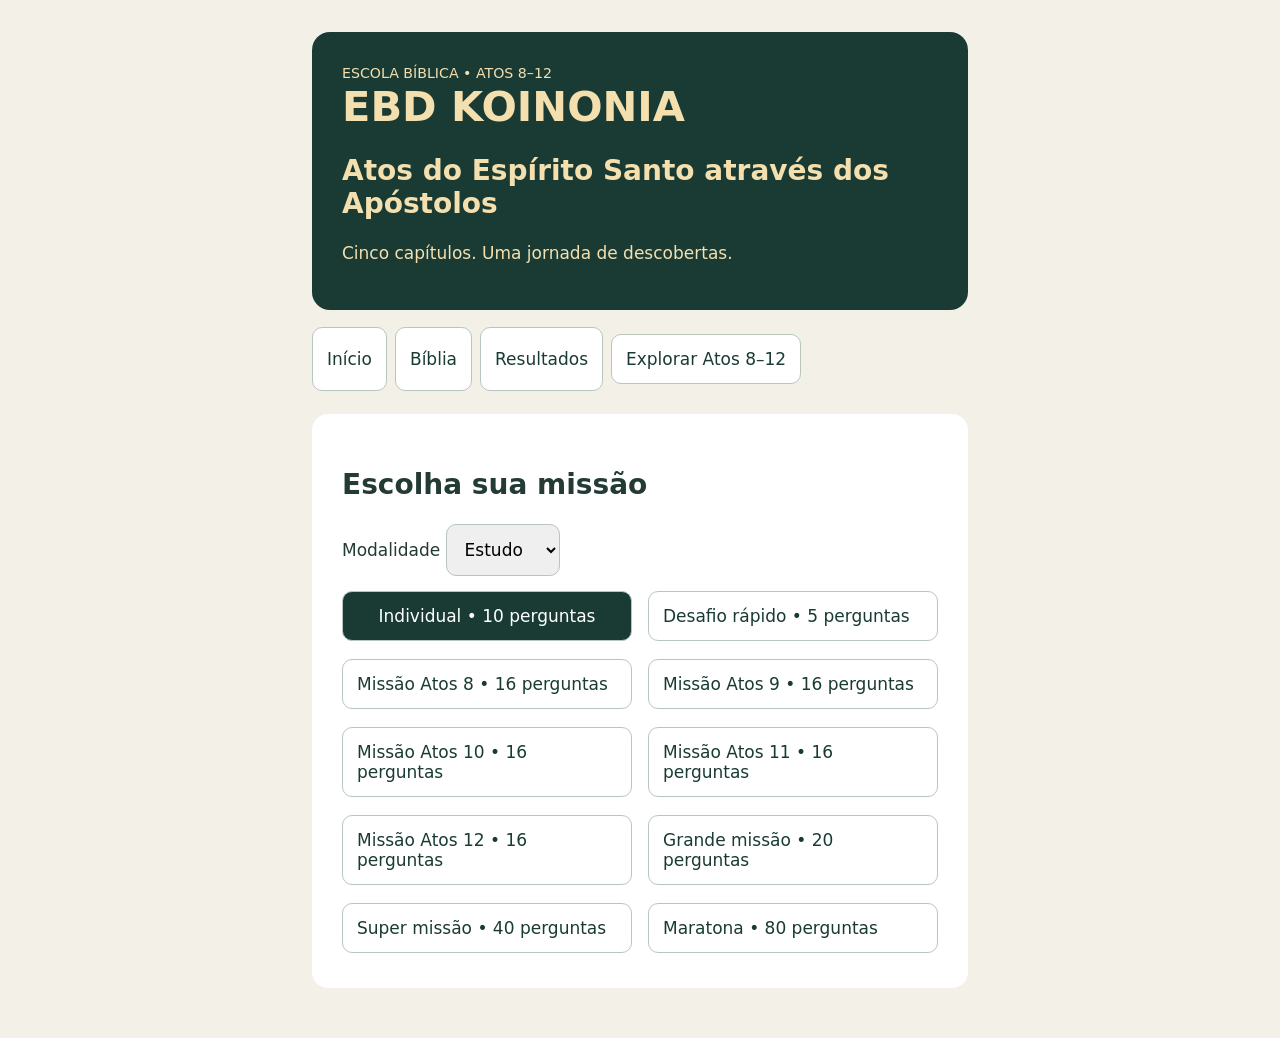
==== index.html @ 4ce65f07 "EBD KOINONIA V0.5 - Publicacao da plataforma completa" ====
<!doctype html><html lang="pt-BR"><meta charset="utf-8"><meta http-equiv="Content-Security-Policy" content="default-src 'none'; script-src 'self' 'unsafe-inline'; style-src 'self' 'unsafe-inline'; img-src 'self'; connect-src 'none'; object-src 'none'; base-uri 'none'; form-action 'none'"><meta name="referrer" content="no-referrer"><link rel="stylesheet" href="explorar.css"><meta name="viewport" content="width=device-width,initial-scale=1"><title>EBD KOINONIA — Atos do Espírito Santo através dos Apóstolos</title><style>*{box-sizing:border-box}body{margin:0;background:#f3f0e8;color:#243b35;font:17px system-ui}main{max-width:720px;margin:auto;padding:24px}header{background:#193b34;color:#f4dfae;padding:30px;border-radius:18px}h1{margin:0;font-size:34px}small{color:inherit}button,select,input{font:inherit;padding:14px;border-radius:10px;border:1px solid #b9c6bd}button{cursor:pointer;background:white;color:#193b34;text-align:left;width:100%;margin:5px 0}button.primary{background:#193b34;color:white;text-align:center}section{background:white;border-radius:16px;padding:20px;margin:18px 0}nav{display:flex;gap:8px;flex-wrap:wrap}nav button{width:auto}progress{width:100%;accent-color:#39765b}.muted{color:#62736c}.correct{background:#d7efdc}.wrong{background:#f8d9d5}dialog{max-width:650px;width:94%;border:0;border-radius:16px;padding:24px}dialog::backdrop{background:#0008}label{display:block;margin:10px 0}h2{font-size:23px}
main{width:min(100%,58rem);padding:clamp(12px,3vw,32px)}
header,section{padding:clamp(16px,3vw,30px)}
h1{font-size:clamp(1.7rem,5vw,2.6rem)}
h2{font-size:clamp(1.28rem,3vw,1.75rem)}
button,select{min-height:44px;max-width:100%;overflow-wrap:anywhere}
button:focus-visible,select:focus-visible,a:focus-visible,summary:focus-visible{
  outline:3px solid #39765b;outline-offset:3px
}
button:disabled{cursor:default;opacity:1}
nav{margin-top:12px}
nav button:disabled{opacity:.65}
.metrics{display:flex;flex-wrap:wrap;gap:.35rem 1.25rem;font-variant-numeric:tabular-nums}
.metrics p{margin:.2rem 0}
.missions,.breakdown{display:grid;gap:.5rem 1rem;grid-template-columns:repeat(2,minmax(0,1fr))}
.breakdown ul{padding-inline-start:1.2em}
details{border-top:1px solid #b9c6bd;padding:.85em 0}
summary{cursor:pointer;overflow-wrap:anywhere}
dialog{max-height:90vh;overflow:auto;color:#243b35}
@media print{
  body{background:white;color:black}
  main>header,main>nav,#view button{display:none}
  #certificate{border:1px solid currentColor;text-align:center;padding:2rem}
}
@media(max-width:540px){.missions,.breakdown{grid-template-columns:1fr}}
@media(min-width:1500px) and (min-height:800px){
  body{font-size:clamp(22px,1.45vw,37px)}
  main{width:min(86vw,78rem)}
  h1{font-size:2em}h2{font-size:1.4em}
  button,select{min-height:56px}
  dialog{max-width:58rem}
}
</style><main><header><small>ESCOLA BÍBLICA • ATOS 8–12</small><h1>EBD KOINONIA</h1><h2>Atos do Espírito Santo através dos Apóstolos</h2><p>Cinco capítulos. Uma jornada de descobertas.</p></header><nav><button onclick="home()">Início</button><button id="nav-bible" onclick="bible()">Bíblia</button><button onclick="stats()">Resultados</button></nav><div id="view"></div></main><dialog id="reader"><h2>Consulta bíblica</h2><label>Capítulo <select id="chapter" onchange="read()"></select></label><div id="passage"></div><button onclick="document.querySelector('#reader').close()">Voltar</button></dialog><script src="questoes-v03.js"></script><script>
const summaries={8:'A perseguição dispersa os discípulos. Filipe anuncia Cristo em Samaria e explica Isaías ao oficial etíope. Pedro e João visitam Samaria.',9:'Saulo encontra Jesus no caminho de Damasco. Ananias o visita. Pedro cura Eneias em Lida e Tabita volta à vida em Jope.',10:'Cornélio recebe uma visão em Cesareia. Pedro recebe uma visão em Jope e anuncia Jesus na casa de Cornélio.',11:'Pedro explica a recepção dos gentios. Barnabé e Saulo ensinam em Antioquia. Ágabo anuncia uma fome.',12:'Herodes mata Tiago e prende Pedro. A igreja ora. Pedro é libertado por um anjo e vai à casa de Maria, onde Rode reconhece sua voz.'};

const bank = window.EBD_QUESTOES_V03;
const chapters = [8, 9, 10, 11, 12];
const weights = {'Fácil': 100, 'Intermediária': 150, 'Avançada': 200};
const byId = new Map(Array.isArray(bank) ? bank.map(q => [q.id, q]) : []);
const view = document.querySelector('#view');
const reader = document.querySelector('#reader');
const chapter = document.querySelector('#chapter');
const passage = document.querySelector('#passage');
const navBible = document.querySelector('#nav-bible');
const safeInt = n => Number.isSafeInteger(n) && n >= 0;

let active = null;
let completed = null;
let inActivity = false;
let tickingSince = null;
const records = [];

function escapeHtml(value) {
  return String(value).replace(/[&<>"']/g, ch => ({
    '&': '&amp;', '<': '&lt;', '>': '&gt;', '"': '&quot;', "'": '&#39;'
  })[ch]);
}

function shuffled(values) {
  const copy = values.slice();
  for (let last = copy.length - 1; last > 0; last--) {
    const selected = Math.floor(Math.random() * (last + 1));
    [copy[last], copy[selected]] = [copy[selected], copy[last]];
  }
  return copy;
}

function currentItem() {
  return active ? active.items[active.index] : null;
}

function readerLocked() {
  return active?.mode === 'desafio' && currentItem().choice === null;
}

function updateNavigation() {
  navBible.disabled = Boolean(readerLocked());
}

function startClock() {
  if (active && inActivity && !document.hidden && tickingSince === null) {
    tickingSince = performance.now();
  }
}

function checkpoint() {
  if (tickingSince === null) return;
  const now = performance.now();
  active.elapsed += Math.max(0, Math.round(now - tickingSince));
  tickingSince = now;
}

function pauseClock() {
  checkpoint();
  tickingSince = null;
}

function duration(ms) {
  const seconds = Math.floor(ms / 1000);
  return [Math.floor(seconds / 3600), Math.floor(seconds / 60) % 60, seconds % 60]
    .map(n => String(n).padStart(2, '0')).join(':');
}

function updateClock() {
  const clock = document.querySelector('#elapsed');
  if (clock && active) {
    const pending = tickingSince === null ? 0 : performance.now() - tickingSince;
    clock.textContent = duration(active.elapsed + pending);
  }
}

function stopViewing() {
  pauseClock();
  inActivity = false;
}

function home() {
  stopViewing();
  updateNavigation();
  view.innerHTML = `<section><h2>Escolha sua missão</h2>
    ${active ? '<button class="primary" onclick="resume()">Retomar atividade</button>' : ''}
    <label>Modalidade <select id="mode">
      <option value="estudo">Estudo</option>
      <option value="desafio">Desafio</option>
    </select></label>
    <div class="missions">
      <button class="primary" onclick="start(10)">Individual • 10 perguntas</button>
      <button onclick="start(5)">Desafio rápido • 5 perguntas</button>
      ${chapters.map(c => `<button onclick="start(16,${c})">Missão Atos ${c} • 16 perguntas</button>`).join('')}
      <button onclick="start(20)">Grande missão • 20 perguntas</button>
      <button onclick="start(40)">Super missão • 40 perguntas</button>
      <button onclick="start(80)">Maratona • 80 perguntas</button>
    </div><p id="bank-status" role="status" hidden></p></section>`;
  if (active) document.querySelector('#mode').value = active.mode;
}

function start(total, selectedChapter) {
  if (inActivity || ![5, 10, 16, 20, 40, 80].includes(total)) return;
  const pool = byId.size !== 80 ? [] :
    selectedChapter === undefined ? bank : bank.filter(q => q.capitulo === selectedChapter);
  if (pool.length < total) {
    const bankStatus = document.querySelector('#bank-status');
    bankStatus.textContent = 'Banco de questões indisponível. Verifique o arquivo questoes-v03.js.';
    bankStatus.hidden = false;
    return;
  }
  if (active && !confirm('Substituir a atividade em andamento?')) return;
  active = {
    mode: document.querySelector('#mode').value, elapsed: 0, index: 0,
    items: shuffled(pool).slice(0, total).map(q => ({
      id: q.id, order: shuffled(q.alternativas.map((_, index) => index)),
      choice: null, hint: false, consults: 0, assistedConsults: 0
    }))
  };
  resume();
}

function resume() {
  if (!active) return;
  inActivity = true;
  startClock();
  question(true);
}

function resultOf(item) {
  const q = byId.get(item.id);
  const correct = item.choice !== null && item.order[item.choice] === q.indiceRespostaCorreta;
  const multiplier = active.mode === 'desafio' ? 2 :
    item.hint && item.assistedConsults ? 0.5 : item.hint || item.assistedConsults ? 0.75 : 1;
  return {correct, points: correct ? Math.round(weights[q.dificuldade] * multiplier) : 0};
}

function totals() {
  return active.items.reduce((sum, item) => {
    if (item.choice === null) return sum;
    const result = resultOf(item);
    sum.answered++;
    sum.score += Number(result.correct);
    sum.points += result.points;
    return sum;
  }, {answered: 0, score: 0, points: 0});
}

function question(focus = false) {
  const item = currentItem();
  const q = byId.get(item.id);
  const done = item.choice !== null;
  const correctIndex = item.order.indexOf(q.indiceRespostaCorreta);
  const sum = totals();
  const hintAllowed = active.mode === 'estudo';
  updateNavigation();
  view.innerHTML = `<section>
    <small>${escapeHtml(q.titulo)} • Atos ${q.capitulo} • ${active.mode === 'estudo' ? 'Estudo' : 'Desafio'}</small>
    <div class="metrics">
      <p>Respondidas ${sum.answered}/${active.items.length}</p>
      <p>Acertos ${sum.score}</p><p>Pontos ${sum.points}</p>
      <p>Tempo <span id="elapsed">${duration(active.elapsed)}</span></p>
    </div>
    <progress aria-label="Perguntas respondidas" value="${sum.answered}" max="${active.items.length}"></progress>
    <h2 id="question-title" tabindex="-1">${active.index + 1}. ${escapeHtml(q.pergunta)}</h2>
    ${item.order.map((option, j) => {
      const style = done && j === correctIndex ? 'correct' : done && j === item.choice ? 'wrong' : '';
      const label = style === 'correct' ? ' — resposta correta' : style === 'wrong' ? ' — sua resposta' : '';
      return `<button class="option ${style}" ${done ? 'disabled' : ''} onclick="answer(${j})">${escapeHtml(q.alternativas[option])}${label}</button>`;
    }).join('')}
    ${hintAllowed && !done && !item.hint ? '<button onclick="revealHint()">Revelar pista</button>' : ''}
    ${hintAllowed && item.hint ? `<p id="hint" tabindex="-1"><strong>Pista</strong> ${escapeHtml(q.pista)}</p>` : ''}
    ${hintAllowed || done ? `<button onclick="bible(${q.capitulo})">Consultar Bíblia / guia</button>` : ''}
    ${done ? `<div id="feedback" tabindex="-1">
      <h3>${item.choice === correctIndex ? 'Você acertou!' : 'Uma nova descoberta!'}</h3>
      <p>${escapeHtml(q.explicacao)} — ${escapeHtml(q.referenciaBiblica)}</p>
      <p>+${resultOf(item).points} pontos</p>
      <button class="primary" onclick="next()">${active.index + 1 === active.items.length ? 'Concluir' : 'Continuar'}</button>
    </div>` : ''}</section>`;
  updateClock();
  if (focus) document.querySelector('#question-title').focus();
}

function revealHint() {
  const item = currentItem();
  if (!inActivity || active?.mode !== 'estudo' || item.choice !== null || item.hint) return;
  item.hint = true;
  question();
  document.querySelector('#hint').focus();
}

function answer(j) {
  const item = currentItem();
  if (!inActivity || !item || item.choice !== null || !safeInt(j) || j >= item.order.length) return;
  item.choice = j;
  checkpoint();
  question();
  document.querySelector('#feedback').focus();
}

function next() {
  const item = currentItem();
  if (!inActivity || !item || item.choice === null) return;
  if (active.index + 1 < active.items.length) {
    active.index++;
    question(true);
    return;
  }
  pauseClock();
  const result = {
    mode: active.mode, date: new Date().toISOString(),
    total: active.items.length, score: totals().score, points: totals().points,
    elapsed: active.elapsed, consults: active.items.reduce((n, row) => n + row.consults, 0),
    answers: active.items.map(row => {
      const q = byId.get(row.id);
      return {id: q.id, chapter: q.capitulo, category: q.categoria,
        difficulty: q.dificuldade, hint: row.hint, consults: row.consults, ...resultOf(row)};
    })
  };
  completed = result;
  records.push(result);
  active = null;
  inActivity = false;
  showResult();
}

function showResult() {
  updateNavigation();
  view.innerHTML = `<section><h2>Missão concluída!</h2>
    <h1>${completed.score}/${completed.total}</h1>
    <p>${completed.points} pontos • ${duration(completed.elapsed)}</p>
    <details><summary>Cartão de desempenho</summary>
      <p>${completed.mode === 'desafio' ? 'Desafio' : 'Estudo'} • ${completed.consults} consultas</p>
      ${breakdown(completed.answers)}</details>
    <p><a href="https://wa.me/?text=${encodeURIComponent(shareText())}" target="_blank" rel="noopener">Compartilhar pelo WhatsApp</a></p>
    <button onclick="share()">Compartilhar resultado</button>
    <button onclick="certificate()">Certificado</button>
    <button onclick="home()">Nova missão</button></section>`;
}

function certificate() {
  if (!completed) return;
  const name = prompt('Nome para o certificado', '');
  if (!name?.trim()) return;
  view.innerHTML = `<section id="certificate">
    <h2>Certificado de conclusão</h2>
    <p>EBD KOINONIA • Atos 8–12</p>
    <h3>${escapeHtml(name.trim())}</h3>
    <p>Concluiu a missão no modo ${completed.mode === 'desafio' ? 'Desafio' : 'Estudo'}
      com ${completed.score}/${completed.total} acertos e ${completed.points} pontos.</p>
    <p>${escapeHtml(new Date(completed.date).toLocaleDateString('pt-BR'))}</p>
    <button onclick="window.print()">Imprimir certificado</button>
    <button onclick="showResult()">Voltar ao resultado</button>
  </section>`;
}

function shareText() {
  return `Concluí uma missão da EBD KOINONIA — Atos do Espírito Santo através dos Apóstolos! Acertei ${completed.score} de ${completed.total} perguntas.`;
}

function share() {
  if (!completed) return;
  const text = shareText();
  if (navigator.share) navigator.share({text}).catch(() => {});
  else if (navigator.clipboard) navigator.clipboard.writeText(text)
    .then(() => alert('Resultado copiado')).catch(() => prompt('Copie seu resultado', text));
  else prompt('Copie seu resultado', text);
}

function bible(c = 8) {
  if (readerLocked() || !chapters.includes(c) || reader.open) return;
  const item = currentItem();
  if (item && inActivity) {
    item.consults++;
    if (item.choice === null) item.assistedConsults++;
  }
  chapter.value = String(c);
  read();
  reader.showModal();
}

function read() {
  const c = Number(chapter.value);
  if (!chapters.includes(c)) return;
  passage.innerHTML = `<p><strong>Guia de leitura — Atos ${c}</strong></p>
    <p>${escapeHtml(summaries[c])}</p>
    <p class="muted">Resumo autoral do capítulo.</p>
    <a href="https://www.biblegateway.com/passage/?search=Acts%20${c}&amp;version=ARC" target="_blank" rel="noopener">Abrir capítulo em uma Bíblia online</a>`;
}

function breakdown(answers) {
  if (!answers.length) return '';
  const dimensions = [['chapter', 'Capítulo'], ['category', 'Categoria'], ['difficulty', 'Dificuldade']];
  return `<div class="breakdown">${dimensions.map(([key, title]) => {
    const groups = new Map();
    for (const row of answers) {
      const label = key === 'chapter' ? `Atos ${row.chapter}` : row[key];
      const sum = groups.get(label) || {correct: 0, count: 0, points: 0};
      sum.correct += Number(row.correct);
      sum.count++;
      sum.points += row.points;
      groups.set(label, sum);
    }
    const labels = [...groups.keys()].sort((a,b) => a.localeCompare(b, 'pt-BR', {numeric:true}));
    return `<div><h3>${title}</h3><ul>${labels.map(label => {
      const {correct, count, points} = groups.get(label);
      return `<li>${escapeHtml(label)} — ${correct}/${count} acertos (${Math.round(100 * correct / count)}%) • ${points} pts</li>`;
    }).join('')}</ul></div>`;
  }).join('')}</div>`;
}

function stats() {
  stopViewing();
  const sum = key => records.reduce((n, r) => n + r[key], 0);
  const mostRecent = [...records].sort((a, b) => Date.parse(b.date) - Date.parse(a.date));
  view.innerHTML = `<section><h2>Resultados desta página</h2>
    <p>Missões concluídas ${records.length} • Acertos ${sum('score')}/${sum('total')} • Consultas ${sum('consults')}</p>
    ${breakdown(records.flatMap(r => r.answers))}
    ${mostRecent.map(r => `<details><summary>${escapeHtml(new Date(r.date).toLocaleString('pt-BR'))}
      • ${r.mode === 'desafio' ? 'Desafio • ' : r.mode === 'estudo' ? 'Estudo • ' : ''}${r.score}/${r.total} acertos</summary>
      <p>${r.consults} consultas${safeInt(r.points) && safeInt(r.elapsed) ?
        ` • ${r.points} pontos • ${duration(r.elapsed)}` : ''}</p>${breakdown(r.answers)}</details>`).join('')}
    <p class="muted">Resultados disponíveis enquanto esta página estiver aberta.</p></section>`;
}

chapter.innerHTML = chapters.map(c => `<option value="${c}">${c}</option>`).join('');
document.addEventListener('visibilitychange', () => {
  if (document.hidden) pauseClock();
  else startClock();
  updateClock();
});
window.addEventListener('pagehide', pauseClock);
window.addEventListener('pageshow', startClock);
setInterval(() => {
  checkpoint();
  updateClock();
}, 1000);
home();
</script><script src="explorar.js"></script></html>
---- explorar.css ----
#atlas-nav{margin-block:12px}
#atlas-nav button:disabled{opacity:.55;cursor:default}
.atlas-controls{align-items:center}
.atlas-controls label{margin-right:auto}
.atlas-controls button,.atlas-points button{width:auto}
.atlas-map{display:block;width:100%;max-width:580px;height:auto;margin:auto;
  background:#e1edef;border:1px solid #b9c6bd;border-radius:12px}
.atlas-map text{font:600 11px system-ui;fill:#193b34;paint-order:stroke;
  stroke:#f3f0e8;stroke-width:3px;stroke-linejoin:round}
.atlas-map .atlas-place{cursor:pointer}
.atlas-map .atlas-place:focus circle,.atlas-map .atlas-place[aria-pressed=true] circle{
  stroke:#6b441c;stroke-width:4px;fill:#f4dfae}
.atlas-points{display:flex;flex-wrap:wrap;gap:6px}
.atlas-points button[aria-pressed=true]{background:#193b34;color:white}
.atlas-slide{width:min(96vw,1100px);max-width:none;max-height:94vh;
  background:#f3f0e8;color:#243b35;overflow:auto;font-size:clamp(18px,2.5vw,32px)}
.atlas-slide:fullscreen{width:100%;height:100%;max-height:none;padding:clamp(16px,4vw,60px)}
.atlas-slide h2{font-size:clamp(28px,5vw,62px);margin-block:.25em}
.atlas-slide-controls{display:flex;flex-wrap:wrap;gap:8px}
.atlas-slide-controls button{width:auto}
.atlas-address{overflow-wrap:anywhere}
@media(max-width:480px){.atlas-controls label{width:100%}
  .atlas-controls select{max-width:100%}}
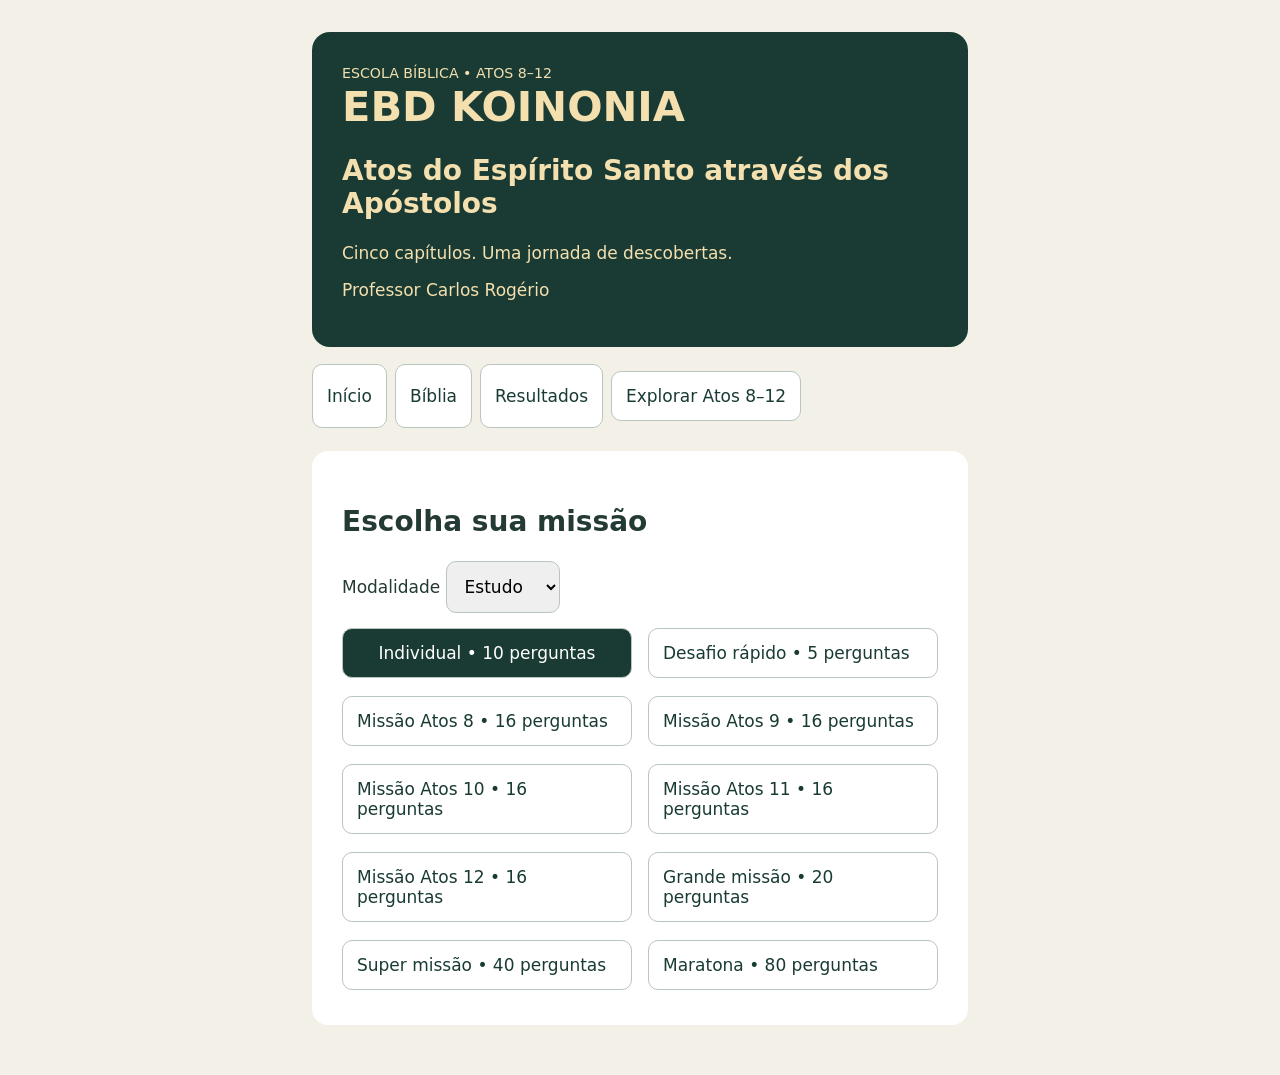
==== commit 7c506de1: "Acrescenta nome do professor" ====
--- a/index.html
+++ b/index.html
@@ -30,7 +30,7 @@
   button,select{min-height:56px}
   dialog{max-width:58rem}
 }
-</style><main><header><small>ESCOLA BÍBLICA • ATOS 8–12</small><h1>EBD KOINONIA</h1><h2>Atos do Espírito Santo através dos Apóstolos</h2><p>Cinco capítulos. Uma jornada de descobertas.</p></header><nav><button onclick="home()">Início</button><button id="nav-bible" onclick="bible()">Bíblia</button><button onclick="stats()">Resultados</button></nav><div id="view"></div></main><dialog id="reader"><h2>Consulta bíblica</h2><label>Capítulo <select id="chapter" onchange="read()"></select></label><div id="passage"></div><button onclick="document.querySelector('#reader').close()">Voltar</button></dialog><script src="questoes-v03.js"></script><script>
+</style><main><header><small>ESCOLA BÍBLICA • ATOS 8–12</small><h1>EBD KOINONIA</h1><h2>Atos do Espírito Santo através dos Apóstolos</h2><p>Cinco capítulos. Uma jornada de descobertas.</p><p>Professor Carlos Rogério</p></header><nav><button onclick="home()">Início</button><button id="nav-bible" onclick="bible()">Bíblia</button><button onclick="stats()">Resultados</button></nav><div id="view"></div></main><dialog id="reader"><h2>Consulta bíblica</h2><label>Capítulo <select id="chapter" onchange="read()"></select></label><div id="passage"></div><button onclick="document.querySelector('#reader').close()">Voltar</button></dialog><script src="questoes-v03.js"></script><script>
 const summaries={8:'A perseguição dispersa os discípulos. Filipe anuncia Cristo em Samaria e explica Isaías ao oficial etíope. Pedro e João visitam Samaria.',9:'Saulo encontra Jesus no caminho de Damasco. Ananias o visita. Pedro cura Eneias em Lida e Tabita volta à vida em Jope.',10:'Cornélio recebe uma visão em Cesareia. Pedro recebe uma visão em Jope e anuncia Jesus na casa de Cornélio.',11:'Pedro explica a recepção dos gentios. Barnabé e Saulo ensinam em Antioquia. Ágabo anuncia uma fome.',12:'Herodes mata Tiago e prende Pedro. A igreja ora. Pedro é libertado por um anjo e vai à casa de Maria, onde Rode reconhece sua voz.'};
 
 const bank = window.EBD_QUESTOES_V03;
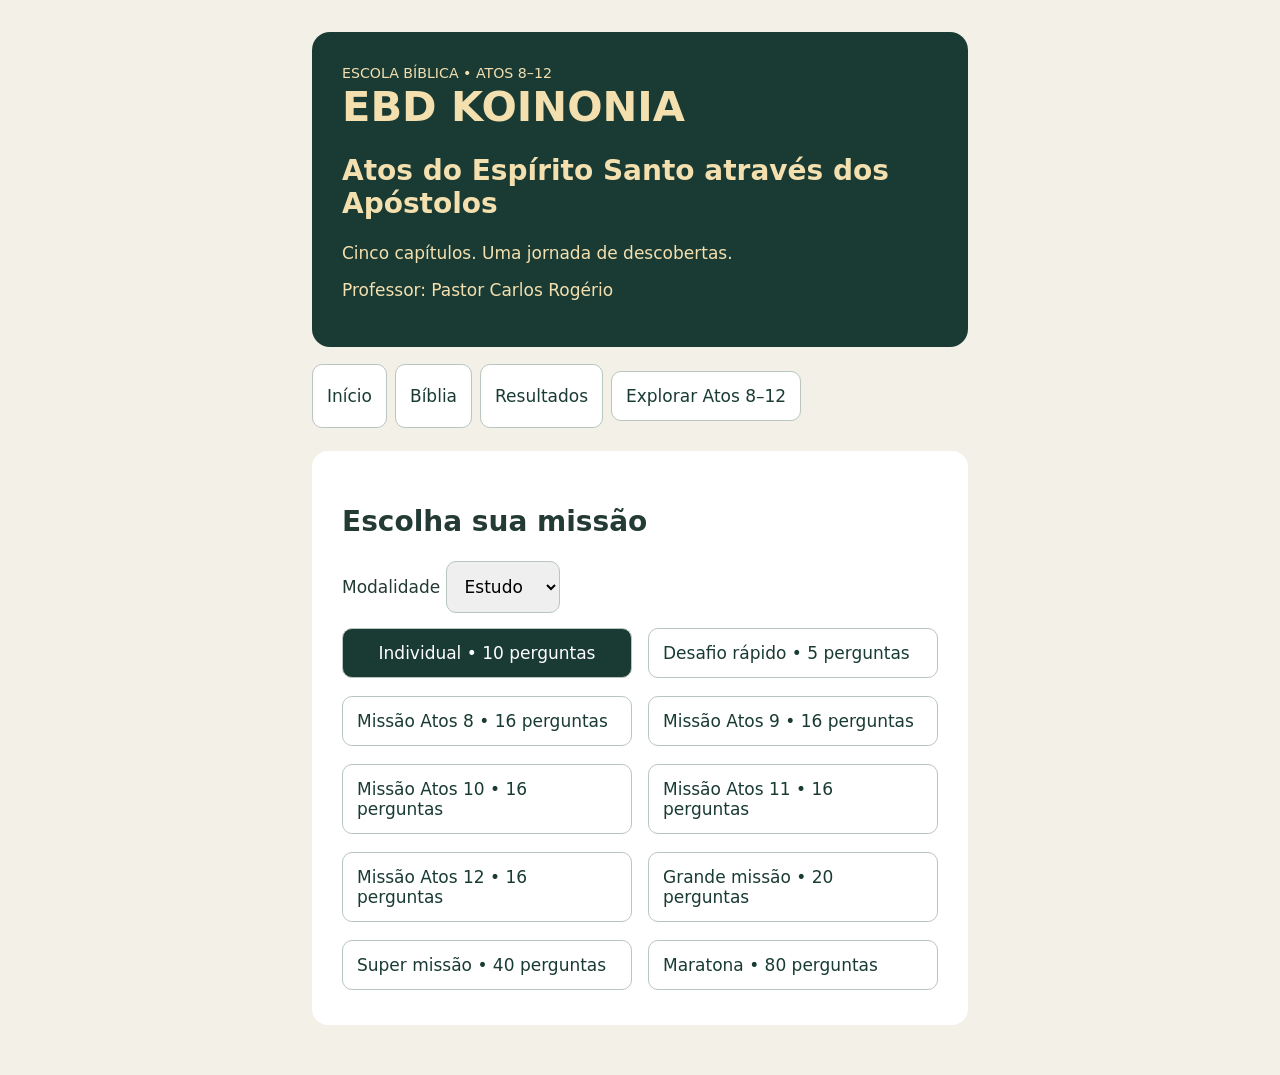
==== commit e9dfba12: "Corrige identificacao do professor" ====
--- a/index.html
+++ b/index.html
@@ -30,7 +30,7 @@
   button,select{min-height:56px}
   dialog{max-width:58rem}
 }
-</style><main><header><small>ESCOLA BÍBLICA • ATOS 8–12</small><h1>EBD KOINONIA</h1><h2>Atos do Espírito Santo através dos Apóstolos</h2><p>Cinco capítulos. Uma jornada de descobertas.</p><p>Professor Carlos Rogério</p></header><nav><button onclick="home()">Início</button><button id="nav-bible" onclick="bible()">Bíblia</button><button onclick="stats()">Resultados</button></nav><div id="view"></div></main><dialog id="reader"><h2>Consulta bíblica</h2><label>Capítulo <select id="chapter" onchange="read()"></select></label><div id="passage"></div><button onclick="document.querySelector('#reader').close()">Voltar</button></dialog><script src="questoes-v03.js"></script><script>
+</style><main><header><small>ESCOLA BÍBLICA • ATOS 8–12</small><h1>EBD KOINONIA</h1><h2>Atos do Espírito Santo através dos Apóstolos</h2><p>Cinco capítulos. Uma jornada de descobertas.</p><p>Professor: Pastor Carlos Rogério</p></header><nav><button onclick="home()">Início</button><button id="nav-bible" onclick="bible()">Bíblia</button><button onclick="stats()">Resultados</button></nav><div id="view"></div></main><dialog id="reader"><h2>Consulta bíblica</h2><label>Capítulo <select id="chapter" onchange="read()"></select></label><div id="passage"></div><button onclick="document.querySelector('#reader').close()">Voltar</button></dialog><script src="questoes-v03.js"></script><script>
 const summaries={8:'A perseguição dispersa os discípulos. Filipe anuncia Cristo em Samaria e explica Isaías ao oficial etíope. Pedro e João visitam Samaria.',9:'Saulo encontra Jesus no caminho de Damasco. Ananias o visita. Pedro cura Eneias em Lida e Tabita volta à vida em Jope.',10:'Cornélio recebe uma visão em Cesareia. Pedro recebe uma visão em Jope e anuncia Jesus na casa de Cornélio.',11:'Pedro explica a recepção dos gentios. Barnabé e Saulo ensinam em Antioquia. Ágabo anuncia uma fome.',12:'Herodes mata Tiago e prende Pedro. A igreja ora. Pedro é libertado por um anjo e vai à casa de Maria, onde Rode reconhece sua voz.'};
 
 const bank = window.EBD_QUESTOES_V03;
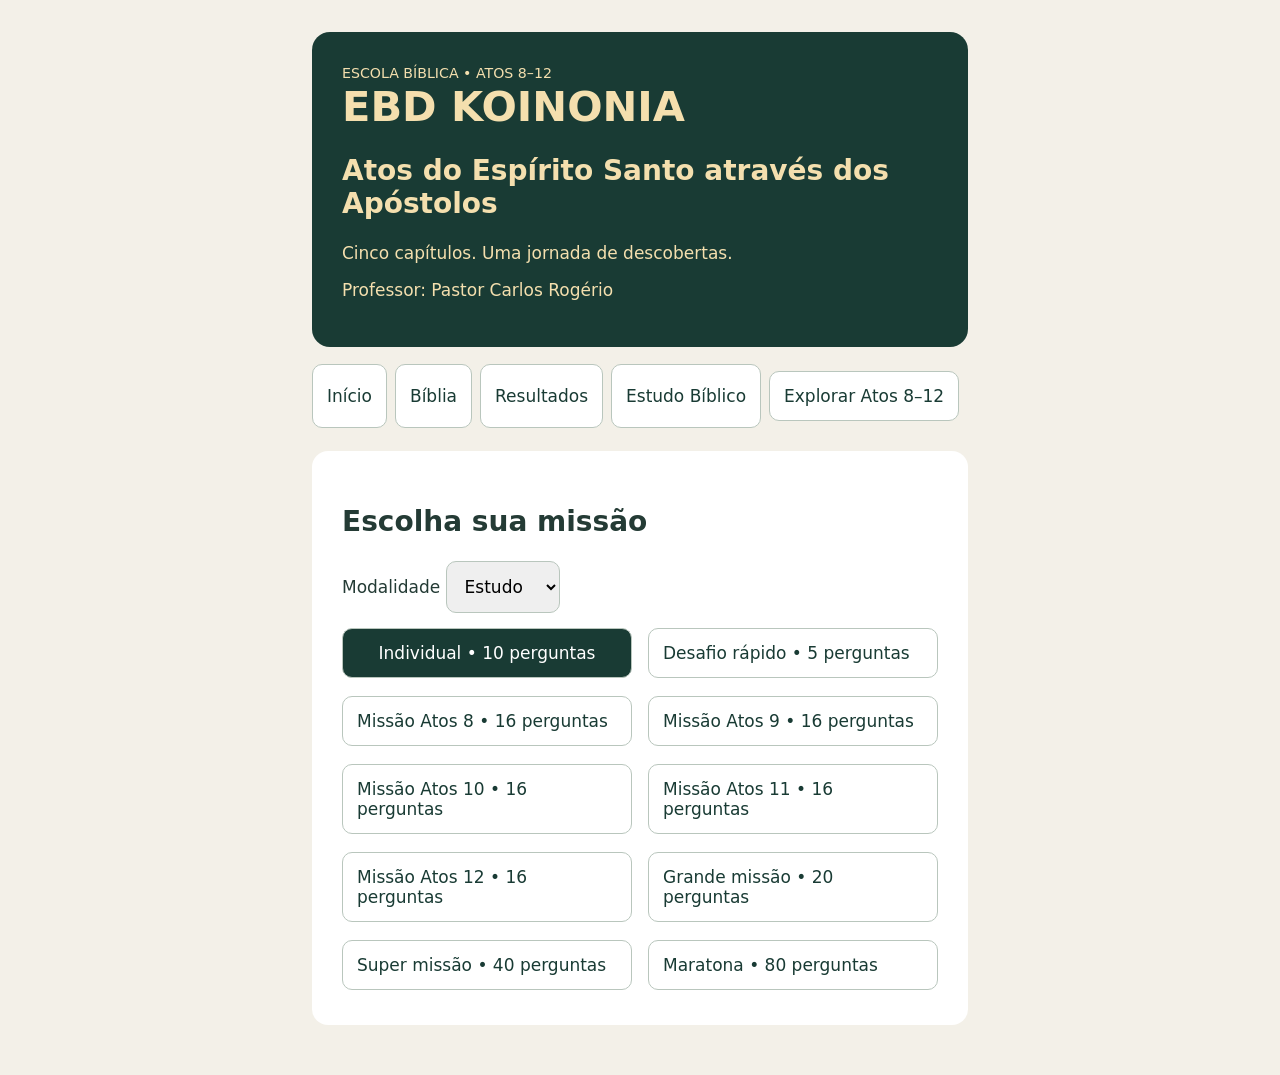
==== commit b720add4: "Integra estudo biblico Atos 8 a 12 com modo TV" ====
--- a/index.html
+++ b/index.html
@@ -30,7 +30,7 @@
   button,select{min-height:56px}
   dialog{max-width:58rem}
 }
-</style><main><header><small>ESCOLA BÍBLICA • ATOS 8–12</small><h1>EBD KOINONIA</h1><h2>Atos do Espírito Santo através dos Apóstolos</h2><p>Cinco capítulos. Uma jornada de descobertas.</p><p>Professor: Pastor Carlos Rogério</p></header><nav><button onclick="home()">Início</button><button id="nav-bible" onclick="bible()">Bíblia</button><button onclick="stats()">Resultados</button></nav><div id="view"></div></main><dialog id="reader"><h2>Consulta bíblica</h2><label>Capítulo <select id="chapter" onchange="read()"></select></label><div id="passage"></div><button onclick="document.querySelector('#reader').close()">Voltar</button></dialog><script src="questoes-v03.js"></script><script>
+</style><main><header><small>ESCOLA BÍBLICA • ATOS 8–12</small><h1>EBD KOINONIA</h1><h2>Atos do Espírito Santo através dos Apóstolos</h2><p>Cinco capítulos. Uma jornada de descobertas.</p><p>Professor: Pastor Carlos Rogério</p></header><nav><button onclick="home()">Início</button><button id="nav-bible" onclick="bible()">Bíblia</button><button onclick="stats()">Resultados</button><button onclick="location.href='estudo-biblico.html'">Estudo Bíblico</button></nav><div id="view"></div></main><dialog id="reader"><h2>Consulta bíblica</h2><label>Capítulo <select id="chapter" onchange="read()"></select></label><div id="passage"></div><button onclick="document.querySelector('#reader').close()">Voltar</button></dialog><script src="questoes-v03.js"></script><script>
 const summaries={8:'A perseguição dispersa os discípulos. Filipe anuncia Cristo em Samaria e explica Isaías ao oficial etíope. Pedro e João visitam Samaria.',9:'Saulo encontra Jesus no caminho de Damasco. Ananias o visita. Pedro cura Eneias em Lida e Tabita volta à vida em Jope.',10:'Cornélio recebe uma visão em Cesareia. Pedro recebe uma visão em Jope e anuncia Jesus na casa de Cornélio.',11:'Pedro explica a recepção dos gentios. Barnabé e Saulo ensinam em Antioquia. Ágabo anuncia uma fome.',12:'Herodes mata Tiago e prende Pedro. A igreja ora. Pedro é libertado por um anjo e vai à casa de Maria, onde Rode reconhece sua voz.'};
 
 const bank = window.EBD_QUESTOES_V03;
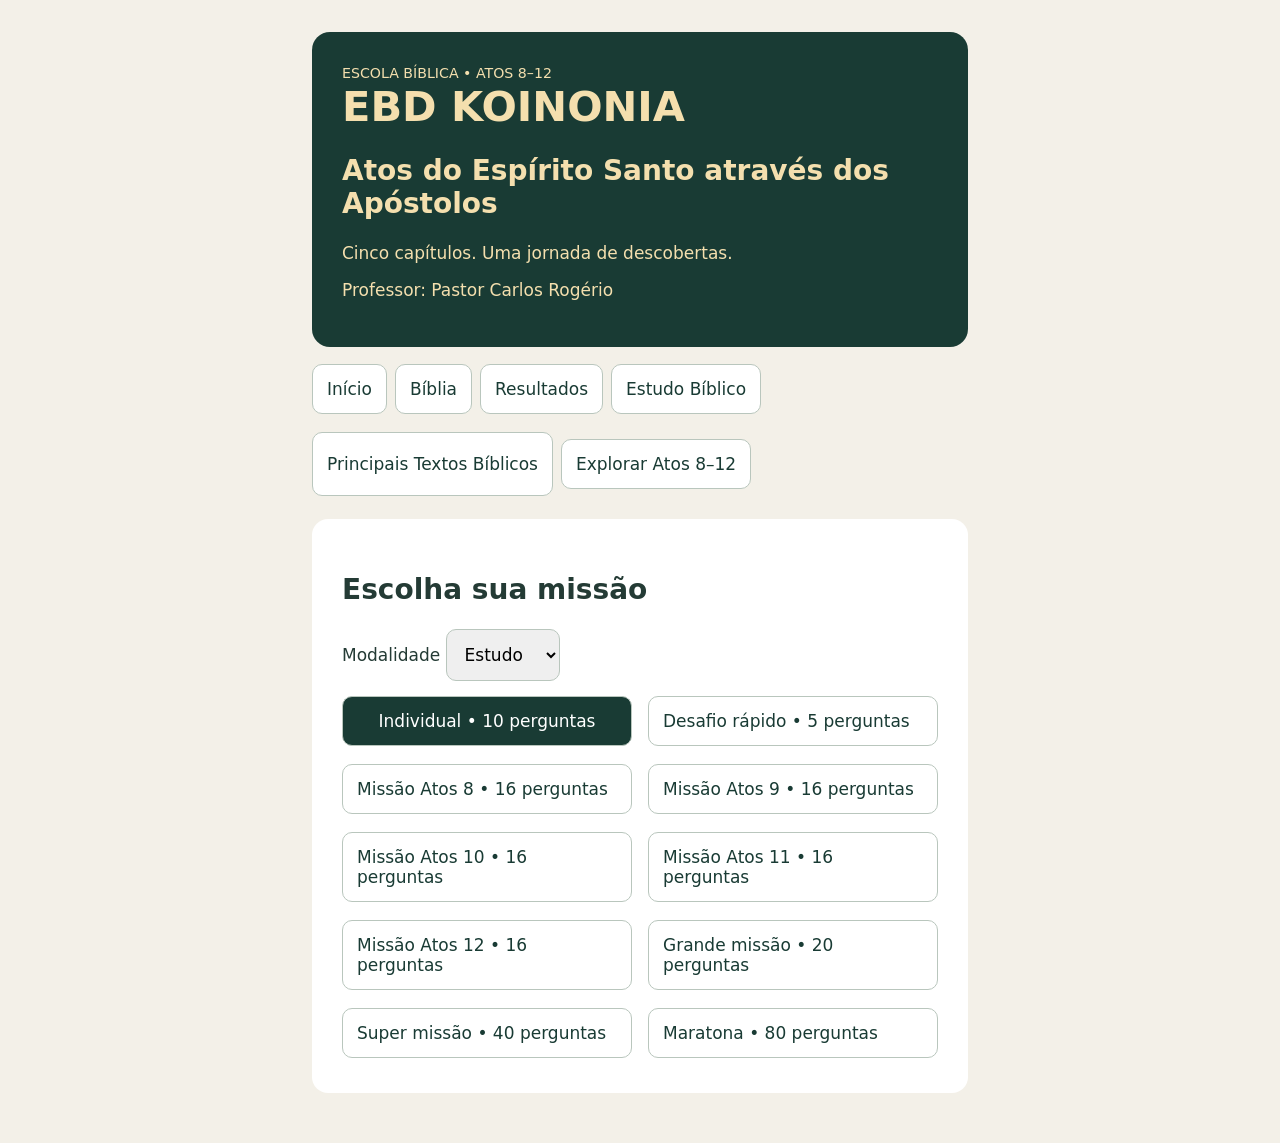
==== commit ccc802a6: "Integra principais textos biblicos Atos 8 a 12 BLIVRE 2017" ====
--- a/index.html
+++ b/index.html
@@ -30,7 +30,7 @@
   button,select{min-height:56px}
   dialog{max-width:58rem}
 }
-</style><main><header><small>ESCOLA BÍBLICA • ATOS 8–12</small><h1>EBD KOINONIA</h1><h2>Atos do Espírito Santo através dos Apóstolos</h2><p>Cinco capítulos. Uma jornada de descobertas.</p><p>Professor: Pastor Carlos Rogério</p></header><nav><button onclick="home()">Início</button><button id="nav-bible" onclick="bible()">Bíblia</button><button onclick="stats()">Resultados</button><button onclick="location.href='estudo-biblico.html'">Estudo Bíblico</button></nav><div id="view"></div></main><dialog id="reader"><h2>Consulta bíblica</h2><label>Capítulo <select id="chapter" onchange="read()"></select></label><div id="passage"></div><button onclick="document.querySelector('#reader').close()">Voltar</button></dialog><script src="questoes-v03.js"></script><script>
+</style><main><header><small>ESCOLA BÍBLICA • ATOS 8–12</small><h1>EBD KOINONIA</h1><h2>Atos do Espírito Santo através dos Apóstolos</h2><p>Cinco capítulos. Uma jornada de descobertas.</p><p>Professor: Pastor Carlos Rogério</p></header><nav><button onclick="home()">Início</button><button id="nav-bible" onclick="bible()">Bíblia</button><button onclick="stats()">Resultados</button><button onclick="location.href='estudo-biblico.html'">Estudo Bíblico</button><button type="button" onclick="location.href='principais-textos.html'">Principais Textos Bíblicos</button></nav><div id="view"></div></main><dialog id="reader"><h2>Consulta bíblica</h2><label>Capítulo <select id="chapter" onchange="read()"></select></label><div id="passage"></div><button onclick="document.querySelector('#reader').close()">Voltar</button></dialog><script src="questoes-v03.js"></script><script>
 const summaries={8:'A perseguição dispersa os discípulos. Filipe anuncia Cristo em Samaria e explica Isaías ao oficial etíope. Pedro e João visitam Samaria.',9:'Saulo encontra Jesus no caminho de Damasco. Ananias o visita. Pedro cura Eneias em Lida e Tabita volta à vida em Jope.',10:'Cornélio recebe uma visão em Cesareia. Pedro recebe uma visão em Jope e anuncia Jesus na casa de Cornélio.',11:'Pedro explica a recepção dos gentios. Barnabé e Saulo ensinam em Antioquia. Ágabo anuncia uma fome.',12:'Herodes mata Tiago e prende Pedro. A igreja ora. Pedro é libertado por um anjo e vai à casa de Maria, onde Rode reconhece sua voz.'};
 
 const bank = window.EBD_QUESTOES_V03;
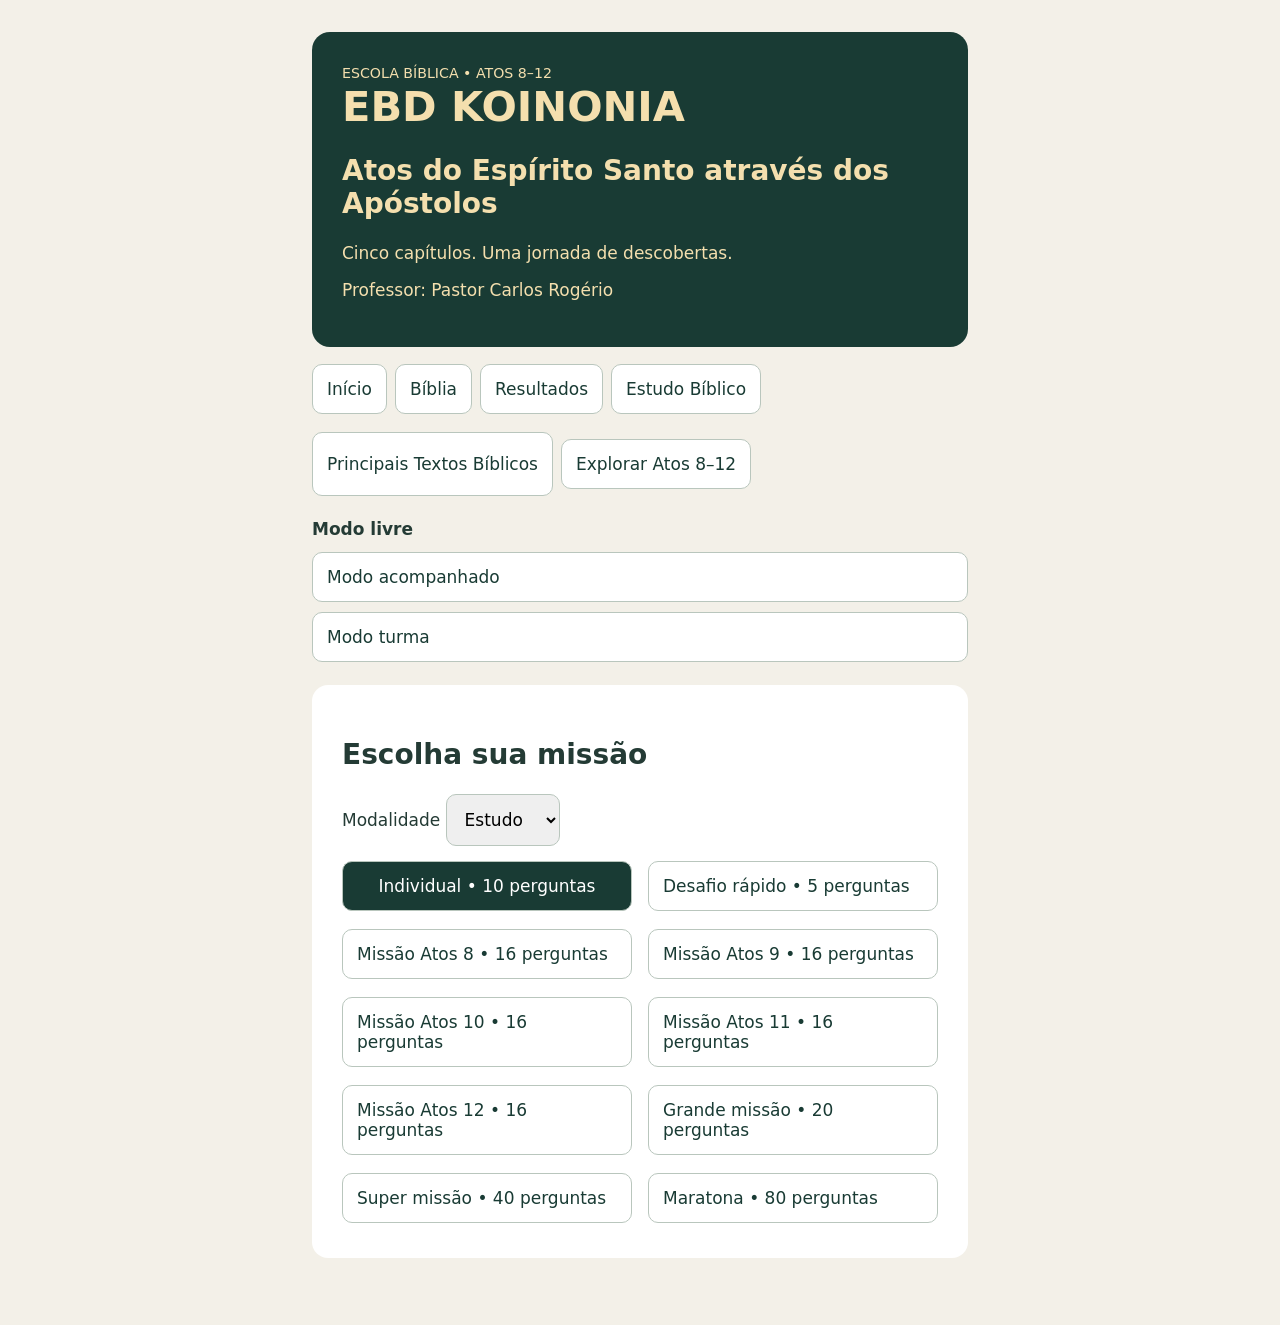
==== commit 1eacd59e: "MA 02.49: preparar homologação com Chromium e Firestore" ====
--- a/index.html
+++ b/index.html
@@ -1,4 +1,4 @@
-<!doctype html><html lang="pt-BR"><meta charset="utf-8"><meta http-equiv="Content-Security-Policy" content="default-src 'none'; script-src 'self' 'unsafe-inline'; style-src 'self' 'unsafe-inline'; img-src 'self'; connect-src 'none'; object-src 'none'; base-uri 'none'; form-action 'none'"><meta name="referrer" content="no-referrer"><link rel="stylesheet" href="explorar.css"><meta name="viewport" content="width=device-width,initial-scale=1"><title>EBD KOINONIA — Atos do Espírito Santo através dos Apóstolos</title><style>*{box-sizing:border-box}body{margin:0;background:#f3f0e8;color:#243b35;font:17px system-ui}main{max-width:720px;margin:auto;padding:24px}header{background:#193b34;color:#f4dfae;padding:30px;border-radius:18px}h1{margin:0;font-size:34px}small{color:inherit}button,select,input{font:inherit;padding:14px;border-radius:10px;border:1px solid #b9c6bd}button{cursor:pointer;background:white;color:#193b34;text-align:left;width:100%;margin:5px 0}button.primary{background:#193b34;color:white;text-align:center}section{background:white;border-radius:16px;padding:20px;margin:18px 0}nav{display:flex;gap:8px;flex-wrap:wrap}nav button{width:auto}progress{width:100%;accent-color:#39765b}.muted{color:#62736c}.correct{background:#d7efdc}.wrong{background:#f8d9d5}dialog{max-width:650px;width:94%;border:0;border-radius:16px;padding:24px}dialog::backdrop{background:#0008}label{display:block;margin:10px 0}h2{font-size:23px}
+<!doctype html><html lang="pt-BR"><meta charset="utf-8"><meta http-equiv="Content-Security-Policy" content="default-src 'none'; script-src 'self' 'unsafe-inline' https://www.gstatic.com; style-src 'self' 'unsafe-inline'; img-src 'self'; connect-src 'self' https://identitytoolkit.googleapis.com https://securetoken.googleapis.com https://firestore.googleapis.com https://apis.google.com https://*.firebaseapp.com; frame-src https://*.firebaseapp.com https://accounts.google.com; object-src 'none'; base-uri 'none'; form-action 'none'; manifest-src 'self'; worker-src 'self'"><meta name="referrer" content="no-referrer"><link rel="stylesheet" href="explorar.css"><meta name="viewport" content="width=device-width,initial-scale=1"><link rel="manifest" href="manifest.webmanifest"><link rel="apple-touch-icon" href="icons/apple-touch-icon.png"><script src="pwa.js" defer></script><title>EBD KOINONIA — Atos do Espírito Santo através dos Apóstolos</title><style>*{box-sizing:border-box}body{margin:0;background:#f3f0e8;color:#243b35;font:17px system-ui}main{max-width:720px;margin:auto;padding:24px}header{background:#193b34;color:#f4dfae;padding:30px;border-radius:18px}h1{margin:0;font-size:34px}small{color:inherit}button,select,input{font:inherit;padding:14px;border-radius:10px;border:1px solid #b9c6bd}button{cursor:pointer;background:white;color:#193b34;text-align:left;width:100%;margin:5px 0}button.primary{background:#193b34;color:white;text-align:center}section{background:white;border-radius:16px;padding:20px;margin:18px 0}nav{display:flex;gap:8px;flex-wrap:wrap}nav button{width:auto}progress{width:100%;accent-color:#39765b}.muted{color:#62736c}.correct{background:#d7efdc}.wrong{background:#f8d9d5}dialog{max-width:650px;width:94%;border:0;border-radius:16px;padding:24px}dialog::backdrop{background:#0008}label{display:block;margin:10px 0}h2{font-size:23px}
 main{width:min(100%,58rem);padding:clamp(12px,3vw,32px)}
 header,section{padding:clamp(16px,3vw,30px)}
 h1{font-size:clamp(1.7rem,5vw,2.6rem)}
@@ -30,7 +30,43 @@
   button,select{min-height:56px}
   dialog{max-width:58rem}
 }
-</style><main><header><small>ESCOLA BÍBLICA • ATOS 8–12</small><h1>EBD KOINONIA</h1><h2>Atos do Espírito Santo através dos Apóstolos</h2><p>Cinco capítulos. Uma jornada de descobertas.</p><p>Professor: Pastor Carlos Rogério</p></header><nav><button onclick="home()">Início</button><button id="nav-bible" onclick="bible()">Bíblia</button><button onclick="stats()">Resultados</button><button onclick="location.href='estudo-biblico.html'">Estudo Bíblico</button><button type="button" onclick="location.href='principais-textos.html'">Principais Textos Bíblicos</button></nav><div id="view"></div></main><dialog id="reader"><h2>Consulta bíblica</h2><label>Capítulo <select id="chapter" onchange="read()"></select></label><div id="passage"></div><button onclick="document.querySelector('#reader').close()">Voltar</button></dialog><script src="questoes-v03.js"></script><script>
+</style>
+<style>
+#aluno-mode,.aluno-panel,#aluno-confirm,.aluno-results{line-height:1.5;overflow-wrap:anywhere}
+#aluno-mode{margin:1rem 0 .25rem;font-weight:650}
+.aluno-panel,.aluno-results{padding:clamp(.85rem,4vw,1.5rem);min-inline-size:0}
+.aluno-panel h2,.aluno-results h2,#aluno-confirm h2{margin-block:0 .65rem;font-size:1.45rem}
+.aluno-panel h3,.aluno-results h3{margin-block:.8rem .35rem;font-size:1.15rem}
+.aluno-panel p,.aluno-results p{margin-block:.55rem .85rem}
+.aluno-panel button,#aluno-confirm button,.aluno-panel input:not([type=checkbox]),
+.aluno-file-label{min-inline-size:0;max-inline-size:100%;min-block-size:44px;white-space:normal;overflow-wrap:anywhere}
+.aluno-panel input[type=text]{display:block;inline-size:100%;margin-block:.25rem .55rem}
+.aluno-panel details,.aluno-results details{border:1px solid #b9c6bd;border-radius:.65rem;margin-block:.65rem;padding:.2rem .65rem;min-inline-size:0}
+.aluno-panel summary,.aluno-results summary{cursor:pointer;padding-block:.65rem;min-block-size:44px}
+.aluno-panel .aluno-check{display:flex;align-items:center;gap:.55rem;min-block-size:44px;cursor:pointer}
+.aluno-check input{flex:none;inline-size:1.15rem;block-size:1.15rem;accent-color:#193b34}
+.aluno-panel input.aluno-file{position:absolute;inline-size:1px;block-size:1px;min-block-size:0;padding:0;clip-path:inset(50%)}
+.aluno-file-label{display:flex;align-items:center;border:1px solid #b9c6bd;border-radius:.65rem;padding:.55rem .7rem;cursor:pointer}
+.aluno-file:focus-visible + label,.aluno-panel :focus-visible,#aluno-confirm :focus-visible{outline:3px solid #39765b;outline-offset:2px}
+button.aluno-danger{border:1px solid #932b30;color:#81252b;background:#fff2f1}
+#aluno-confirm{max-block-size:calc(100% - 1rem);overflow:auto;color:#243b35}
+#aluno-confirm p{white-space:pre-line}
+#aluno-recovery{overflow-wrap:anywhere}
+.aluno-results .breakdown{grid-template-columns:repeat(auto-fit,minmax(min(100%,11rem),1fr))}
+.aluno-results progress{display:block;max-inline-size:100%;margin-block:.2rem .55rem}
+</style>
+<main><header><small>ESCOLA BÍBLICA • ATOS 8–12</small><h1>EBD KOINONIA</h1><h2>Atos do Espírito Santo através dos Apóstolos</h2><p>Cinco capítulos. Uma jornada de descobertas.</p><p>Professor: Pastor Carlos Rogério</p></header><nav><button onclick="home()">Início</button><button id="nav-bible" onclick="bible()">Bíblia</button><button onclick="stats()">Resultados</button><button onclick="location.href='estudo-biblico.html'">Estudo Bíblico</button><button type="button" onclick="location.href='principais-textos.html'">Principais Textos Bíblicos</button></nav><p id="aluno-mode">Modo livre</p><button type="button" id="aluno-open">Modo acompanhado</button><button type="button" id="turma-open">Modo turma</button><div id="view"></div></main><div id="aluno-recovery" hidden style="max-width:58rem;margin:auto;padding:0 1rem"><p id="aluno-status" role="status"></p><button type="button" id="aluno-retry" hidden>Tentar gravar novamente</button><button type="button" id="aluno-reopen" hidden>Reabrir a página</button></div>
+<dialog id="aluno-confirm" aria-labelledby="aluno-confirm-title" aria-describedby="aluno-confirm-copy">
+  <h2 id="aluno-confirm-title"></h2><p id="aluno-confirm-copy"></p>
+  <button type="button" value="cancelar" autofocus>Cancelar</button>
+  <button type="button" value="sim">Confirmar</button>
+</dialog>
+<dialog id="turma-dialog" aria-labelledby="turma-title" class="aluno-panel">
+  <h2 id="turma-title">Modo turma</h2><div id="turma-content"></div>
+  <p id="turma-status" role="status"></p>
+  <button type="button" data-close autofocus>Fechar modo turma</button>
+</dialog>
+<dialog id="reader"><h2>Consulta bíblica</h2><label>Capítulo <select id="chapter" onchange="read()"></select></label><div id="passage"></div><button onclick="document.querySelector('#reader').close()">Voltar</button></dialog><script src="questoes-v03.js"></script><script>
 const summaries={8:'A perseguição dispersa os discípulos. Filipe anuncia Cristo em Samaria e explica Isaías ao oficial etíope. Pedro e João visitam Samaria.',9:'Saulo encontra Jesus no caminho de Damasco. Ananias o visita. Pedro cura Eneias em Lida e Tabita volta à vida em Jope.',10:'Cornélio recebe uma visão em Cesareia. Pedro recebe uma visão em Jope e anuncia Jesus na casa de Cornélio.',11:'Pedro explica a recepção dos gentios. Barnabé e Saulo ensinam em Antioquia. Ágabo anuncia uma fome.',12:'Herodes mata Tiago e prende Pedro. A igreja ora. Pedro é libertado por um anjo e vai à casa de Maria, onde Rode reconhece sua voz.'};
 
 const bank = window.EBD_QUESTOES_V03;
@@ -134,7 +170,7 @@
   if (active) document.querySelector('#mode').value = active.mode;
 }
 
-function start(total, selectedChapter) {
+function start(total, selectedChapter, replacementApproved = false, requestedMode) {
   if (inActivity || ![5, 10, 16, 20, 40, 80].includes(total)) return;
   const pool = byId.size !== 80 ? [] :
     selectedChapter === undefined ? bank : bank.filter(q => q.capitulo === selectedChapter);
@@ -144,9 +180,9 @@
     bankStatus.hidden = false;
     return;
   }
-  if (active && !confirm('Substituir a atividade em andamento?')) return;
+  if (active && !replacementApproved && !confirm('Substituir a atividade em andamento?')) return;
   active = {
-    mode: document.querySelector('#mode').value, elapsed: 0, index: 0,
+    mode: requestedMode || document.querySelector('#mode').value, elapsed: 0, index: 0,
     items: shuffled(pool).slice(0, total).map(q => ({
       id: q.id, order: shuffled(q.alternativas.map((_, index) => index)),
       choice: null, hint: false, consults: 0, assistedConsults: 0
@@ -162,18 +198,22 @@
   question(true);
 }
 
-function resultOf(item) {
-  const q = byId.get(item.id);
+function activityQuestion(activity, item) {
+  return activity?.questions?.find(q => q.id === item.id) ?? byId.get(item.id);
+}
+
+function resultOf(item, activity = active) {
+  const q = activityQuestion(activity, item);
   const correct = item.choice !== null && item.order[item.choice] === q.indiceRespostaCorreta;
-  const multiplier = active.mode === 'desafio' ? 2 :
+  const multiplier = activity.mode === 'desafio' ? 2 :
     item.hint && item.assistedConsults ? 0.5 : item.hint || item.assistedConsults ? 0.75 : 1;
   return {correct, points: correct ? Math.round(weights[q.dificuldade] * multiplier) : 0};
 }
 
-function totals() {
-  return active.items.reduce((sum, item) => {
+function totals(activity = active) {
+  return activity.items.reduce((sum, item) => {
     if (item.choice === null) return sum;
-    const result = resultOf(item);
+    const result = resultOf(item, activity);
     sum.answered++;
     sum.score += Number(result.correct);
     sum.points += result.points;
@@ -183,7 +223,7 @@
 
 function question(focus = false) {
   const item = currentItem();
-  const q = byId.get(item.id);
+  const q = activityQuestion(active, item);
   const done = item.choice !== null;
   const correctIndex = item.order.indexOf(q.indiceRespostaCorreta);
   const sum = totals();
@@ -242,21 +282,26 @@
     return;
   }
   pauseClock();
-  const result = {
-    mode: active.mode, date: new Date().toISOString(),
-    total: active.items.length, score: totals().score, points: totals().points,
-    elapsed: active.elapsed, consults: active.items.reduce((n, row) => n + row.consults, 0),
-    answers: active.items.map(row => {
-      const q = byId.get(row.id);
-      return {id: q.id, chapter: q.capitulo, category: q.categoria,
-        difficulty: q.dificuldade, hint: row.hint, consults: row.consults, ...resultOf(row)};
-    })
-  };
+  const result = makeResult(active, new Date().toISOString());
   completed = result;
   records.push(result);
   active = null;
   inActivity = false;
   showResult();
+}
+
+function makeResult(activity, date) {
+  const sum = totals(activity);
+  return {
+    mode: activity.mode, date,
+    total: activity.items.length, score: sum.score, points: sum.points,
+    elapsed: activity.elapsed, consults: activity.items.reduce((n, row) => n + row.consults, 0),
+    answers: activity.items.map(row => {
+      const q = activityQuestion(activity, row);
+      return {id: q.id, chapter: q.capitulo, category: q.categoria,
+        difficulty: q.dificuldade, hint: row.hint, consults: row.consults, ...resultOf(row, activity)};
+    })
+  };
 }
 
 function showResult() {
@@ -267,8 +312,8 @@
     <details><summary>Cartão de desempenho</summary>
       <p>${completed.mode === 'desafio' ? 'Desafio' : 'Estudo'} • ${completed.consults} consultas</p>
       ${breakdown(completed.answers)}</details>
-    <p><a href="https://wa.me/?text=${encodeURIComponent(shareText())}" target="_blank" rel="noopener">Compartilhar pelo WhatsApp</a></p>
-    <button onclick="share()">Compartilhar resultado</button>
+    ${window.EBDAluno?.selected ? '' : `<p><a href="https://wa.me/?text=${encodeURIComponent(shareText())}" target="_blank" rel="noopener">Compartilhar pelo WhatsApp</a></p>
+    <button onclick="share()">Compartilhar resultado</button>`}
     <button onclick="certificate()">Certificado</button>
     <button onclick="home()">Nova missão</button></section>`;
 }
@@ -294,7 +339,7 @@
 }
 
 function share() {
-  if (!completed) return;
+  if (!completed || window.EBDAluno?.selected) return;
   const text = shareText();
   if (navigator.share) navigator.share({text}).catch(() => {});
   else if (navigator.clipboard) navigator.clipboard.writeText(text)
@@ -323,11 +368,15 @@
     <a href="https://www.biblegateway.com/passage/?search=Acts%20${c}&amp;version=ARC" target="_blank" rel="noopener">Abrir capítulo em uma Bíblia online</a>`;
 }
 
-function breakdown(answers) {
-  if (!answers.length) return '';
+function breakdown(answers, detailed = false) {
+  if (!answers.length && !detailed) return '';
   const dimensions = [['chapter', 'Capítulo'], ['category', 'Categoria'], ['difficulty', 'Dificuldade']];
   return `<div class="breakdown">${dimensions.map(([key, title]) => {
     const groups = new Map();
+    if (detailed && key === 'chapter') {
+      for (const c of chapters) groups.set('Atos ' + c, {correct: 0, count: 0, points: 0});
+    }
+    if (detailed && key !== 'chapter' && !answers.length) return '';
     for (const row of answers) {
       const label = key === 'chapter' ? `Atos ${row.chapter}` : row[key];
       const sum = groups.get(label) || {correct: 0, count: 0, points: 0};
@@ -339,7 +388,10 @@
     const labels = [...groups.keys()].sort((a,b) => a.localeCompare(b, 'pt-BR', {numeric:true}));
     return `<div><h3>${title}</h3><ul>${labels.map(label => {
       const {correct, count, points} = groups.get(label);
-      return `<li>${escapeHtml(label)} — ${correct}/${count} acertos (${Math.round(100 * correct / count)}%) • ${points} pts</li>`;
+      if (!count) return `<li>${escapeHtml(label)} — capítulo não estudado</li>`;
+      const percentage = Math.round(100 * correct / count);
+      return `<li>${escapeHtml(label)} — ${correct}/${count} acertos (${percentage}%) • ${points} pts
+        ${detailed ? `<progress aria-label="Aproveitamento em ${escapeHtml(label)}" max="100" value="${percentage}"></progress>` : ''}</li>`;
     }).join('')}</ul></div>`;
   }).join('')}</div>`;
 }
@@ -348,14 +400,40 @@
   stopViewing();
   const sum = key => records.reduce((n, r) => n + r[key], 0);
   const mostRecent = [...records].sort((a, b) => Date.parse(b.date) - Date.parse(a.date));
-  view.innerHTML = `<section><h2>Resultados desta página</h2>
+  if (window.EBDAluno?.selected) {
+    const answered = sum('total');
+    const correct = sum('score');
+    const rows = records.flatMap(record => record.answers);
+    const covered = new Set(rows.filter(row => byId.has(row.id)).map(row => row.id)).size;
+    const percentage = answered ? Math.round(100 * correct / answered) : null;
+    const missions = records.length === 1 ? '1 missão concluída' : records.length + ' missões concluídas';
+    view.innerHTML = `<section class="aluno-results"><h2>Painel individual de desempenho</h2>
+      ${active ? `<p>${escapeHtml(window.EBDAluno.summary(active))}</p>
+        <button class="primary" onclick="resume()">Retomar atividade</button>` : ''}
+      <h3>Missões concluídas</h3>
+      <p>${missions} · ${answered} perguntas respondidas · ${correct} acertos · ${answered - correct} erros</p>
+      <p>Aproveitamento ${percentage === null ? 'indisponível' : percentage + '%'}</p>
+      ${percentage === null ? '' : `<progress aria-label="Aproveitamento geral" max="100" value="${percentage}"></progress>`}
+      <p>${sum('points')} pontos · ${sum('consults')} consultas bíblicas · ${duration(sum('elapsed'))} de tempo registrado</p>
+      <p>Cobertura do banco atual nas missões concluídas · ${covered}/${byId.size} perguntas distintas</p>
+      ${byId.size ? `<progress aria-label="Cobertura do banco" max="${byId.size}" value="${covered}"></progress>` : ''}
+      ${breakdown(rows, true)}
+      <h3>Histórico</h3>
+      ${mostRecent.length ? mostRecent.map(record => `<details><summary>${escapeHtml(new Date(record.date).toLocaleString('pt-BR'))}
+        · ${record.mode === 'desafio' ? 'Desafio' : 'Estudo'} · ${record.score}/${record.total} acertos</summary>
+        <p>${record.points} pontos · ${record.consults} consultas bíblicas · ${duration(record.elapsed)}</p>
+        ${breakdown(record.answers)}</details>`).join('') : '<p>Sem missões concluídas.</p>'}
+      <p class="muted">Resultados calculados localmente, sem verificação externa.</p></section>`;
+    return;
+  }
+  view.innerHTML = `<section><h2>${window.EBDAluno?.selected ? 'Painel individual de desempenho' : 'Resultados desta página'}</h2>
     <p>Missões concluídas ${records.length} • Acertos ${sum('score')}/${sum('total')} • Consultas ${sum('consults')}</p>
     ${breakdown(records.flatMap(r => r.answers))}
     ${mostRecent.map(r => `<details><summary>${escapeHtml(new Date(r.date).toLocaleString('pt-BR'))}
       • ${r.mode === 'desafio' ? 'Desafio • ' : r.mode === 'estudo' ? 'Estudo • ' : ''}${r.score}/${r.total} acertos</summary>
       <p>${r.consults} consultas${safeInt(r.points) && safeInt(r.elapsed) ?
         ` • ${r.points} pontos • ${duration(r.elapsed)}` : ''}</p>${breakdown(r.answers)}</details>`).join('')}
-    <p class="muted">Resultados disponíveis enquanto esta página estiver aberta.</p></section>`;
+    <p class="muted">${window.EBDAluno?.selected ? 'Resultados calculados localmente, sem verificação externa.' : 'Resultados disponíveis enquanto esta página estiver aberta.'}</p></section>`;
 }
 
 chapter.innerHTML = chapters.map(c => `<option value="${c}">${c}</option>`).join('');
@@ -371,4 +449,4 @@
   updateClock();
 }, 1000);
 home();
-</script><script src="explorar.js"></script></html>
+</script><script src="aluno-dados.js"></script><script src="aluno.js"></script><script src="explorar.js"></script><script src="turma-core.js"></script><script src="turma.js"></script></html>
